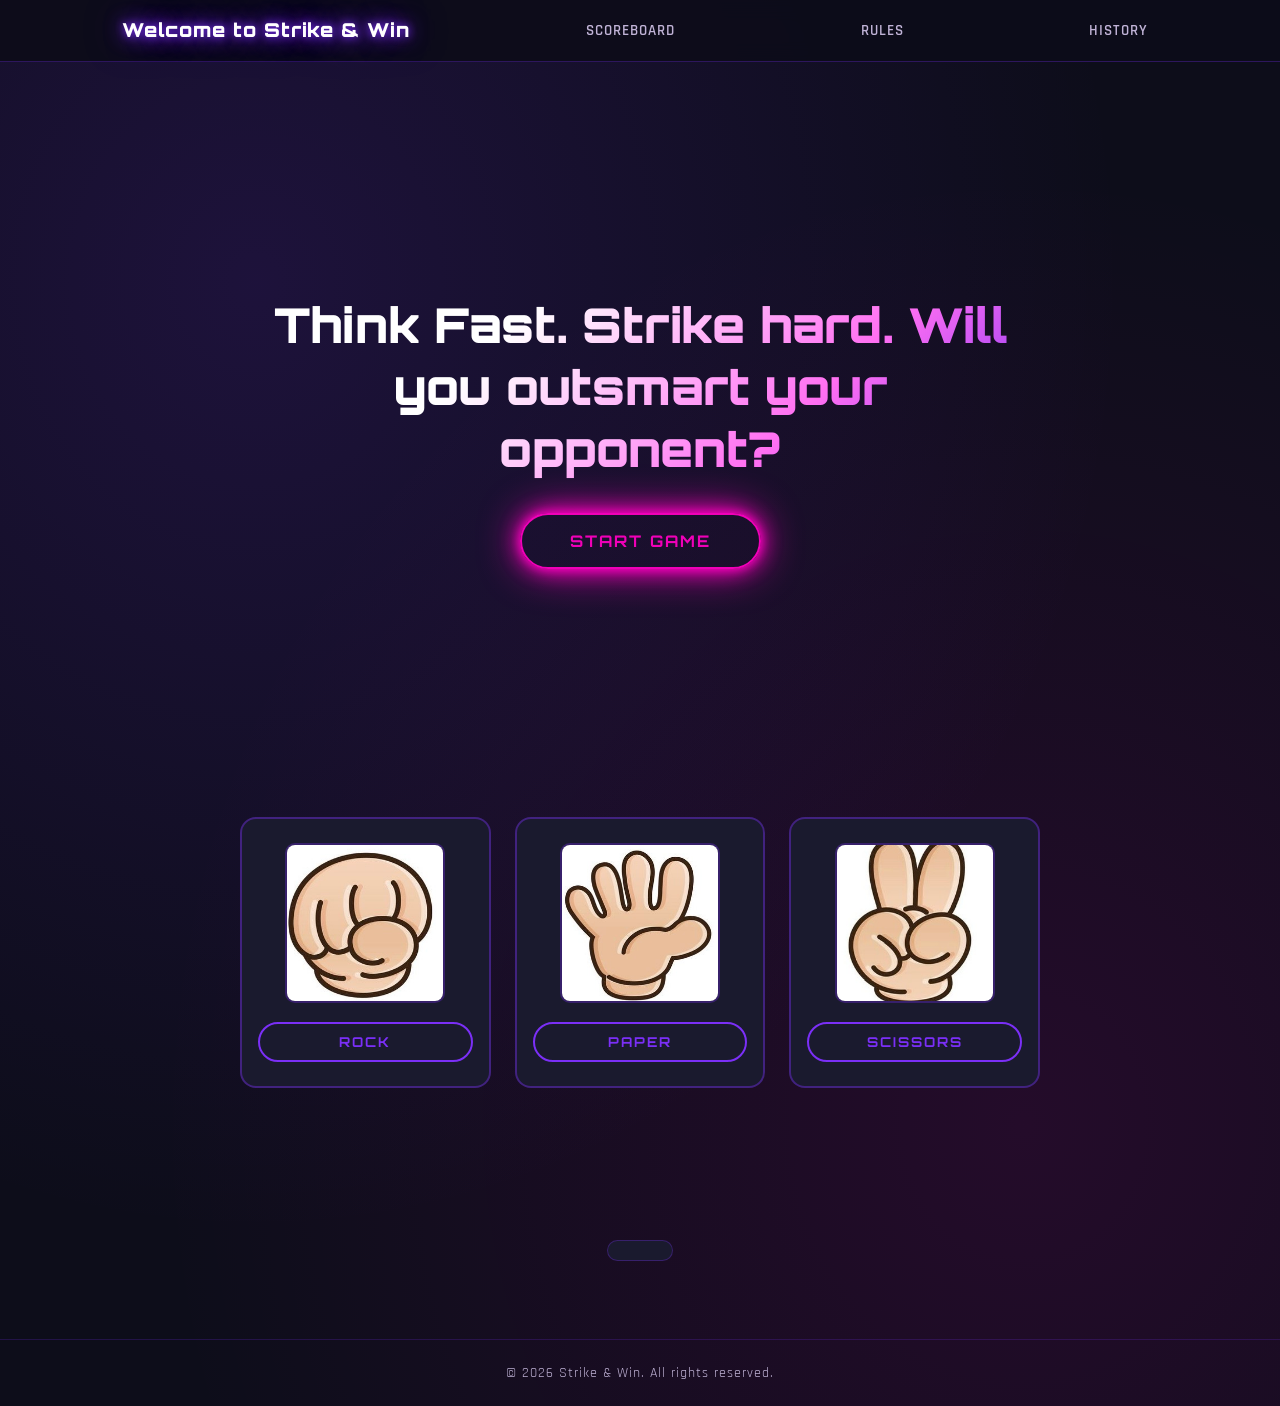
==== index.html @ 01678cea "feat: add responsive CSS styling" ====
<!DOCTYPE html>
<html lang="en">
<head>
    <meta charset="UTF-8">
    <meta name="viewport" content="width=device-width, initial-scale=1.0">
    <title>Strike & Win: Rock-Paper-Scissors</title>
    <link rel="stylesheet" href="style.css">
</head>
<body>
    <header>
        <nav>
            <h1>Welcome to Strike & Win</h1>
            <a href="">scoreboard</a>
            <a href="">rules</a>
            <a href="">history</a>
        </nav>
    </header>

    <main>
        <section id="hero-section">
            <h2>Think Fast. Strike hard. Will you outsmart your opponent?</h2>
            <button id="start-game">Start Game</button>
        </section>

        <section id="game-section">
            <div class="buttons-grid">
                <div class="button">
                    <img src="./images/rock.JPG" alt="rock">
                    <button id="rock">Rock</button>
                </div>
                <div class="button">
                    <img src="./images/paper.JPG" alt="paper">
                    <button id="paper">Paper</button>
                </div>
                <div class="button">
                    <img src="./images/scissors.JPG" alt="scissors">
                    <button id="scissors">Scissors</button>
                </div>
            </div>
        </section>

        <section id="output">
            <p id="result"></p>
            <p id="score"></p>
        </section>
    </main>

    <footer>
        <p>&copy; 2026 Strike & Win. All rights reserved.</p>
    </footer>
</body>
</html>
---- style.css ----
@import url('https://fonts.googleapis.com/css2?family=Orbitron:wght@700;900&family=Rajdhani:wght@400;600&display=swap');

:root {
  --bg-dark: #0d0d1a;
  --bg-card: #1a1a2e;
  --purple-deep: #4a0e8f;
  --purple-mid: #7b2ff7;
  --pink-neon: #f000b8;
  --pink-light: #ff6ff2;
  --white: #ffffff;
  --text-muted: #c0b3d6;
  --neon-glow-purple: 0 0 8px #7b2ff7, 0 0 20px #7b2ff7, 0 0 40px #4a0e8f;
  --neon-glow-pink: 0 0 8px #f000b8, 0 0 20px #f000b8, 0 0 40px #f000b8;
  --transition: all 0.3s ease;
}

/* Reset & Base*/
*, *::before, *::after {
  margin: 0;
  padding: 0;
  box-sizing: border-box;
}

html {
  scroll-behavior: smooth;
}

body {
  font-family: 'Rajdhani', sans-serif;
  background-color: var(--bg-dark);
  color: var(--white);
  min-height: 100vh;
  display: flex;
  flex-direction: column;
  background-image:
    radial-gradient(ellipse at 20% 20%, rgba(123, 47, 247, 0.15) 0%, transparent 60%),
    radial-gradient(ellipse at 80% 80%, rgba(240, 0, 184, 0.1) 0%, transparent 60%);
}

/* Utility*/
.hidden {
  display: none !important;
}

/* HEADER & NAV */
header {
  border-bottom: 1px solid rgba(123, 47, 247, 0.3);
  background: rgba(13, 13, 26, 0.95);
  backdrop-filter: blur(10px);
  position: sticky;
  top: 0;
  z-index: 100;
}

nav {
  max-width: 1100px;
  margin: 0 auto;
  padding: 1rem 2rem;
  display: flex;
  align-items: center;
  justify-content: space-between;
  flex-wrap: wrap;
  gap: 1rem;
}

nav h1 {
  font-family: 'Orbitron', sans-serif;
  font-size: 1.2rem;
  font-weight: 900;
  color: var(--white);
  text-shadow: var(--neon-glow-purple);
  letter-spacing: 1px;
}

nav a {
  color: var(--text-muted);
  text-decoration: none;
  font-size: 0.95rem;
  font-weight: 600;
  text-transform: uppercase;
  letter-spacing: 1px;
  transition: var(--transition);
  padding: 0.3rem 0.6rem;
  border-radius: 4px;
}

nav a:hover {
  color: var(--pink-light);
  text-shadow: var(--neon-glow-pink);
}

/* MAIN */
main {
  flex: 1;
  max-width: 1100px;
  margin: 0 auto;
  padding: 2rem;
  width: 100%;
}

/* HERO SECTION */
#hero-section {
  display: flex;
  flex-direction: column;
  align-items: center;
  justify-content: center;
  text-align: center;
  min-height: 75vh;
  gap: 2rem;
}

#hero-section h2 {
  font-family: 'Orbitron', sans-serif;
  font-size: clamp(1.6rem, 4vw, 3rem);
  font-weight: 900;
  line-height: 1.3;
  max-width: 750px;
  background: linear-gradient(135deg, var(--white) 30%, var(--pink-light) 70%, var(--purple-mid) 100%);
  -webkit-background-clip: text;
  -webkit-text-fill-color: transparent;
  background-clip: text;
}

#start-game {
  font-family: 'Orbitron', sans-serif;
  font-size: 1rem;
  font-weight: 700;
  letter-spacing: 2px;
  text-transform: uppercase;
  padding: 1rem 3rem;
  border: 2px solid var(--pink-neon);
  background: transparent;
  color: var(--pink-neon);
  border-radius: 50px;
  cursor: pointer;
  transition: var(--transition);
  box-shadow: var(--neon-glow-pink);
}

#start-game:hover {
  background: var(--pink-neon);
  color: var(--white);
  box-shadow: 0 0 20px #f000b8, 0 0 50px #f000b8;
  transform: scale(1.05);
}

/* GAME SECTION */
#game-section {
  padding: 3rem 0;
}

.buttons-grid {
  display: grid;
  grid-template-columns: repeat(3, 1fr);
  gap: 1.5rem;
  max-width: 800px;
  margin: 0 auto;
}

.button {
  background: var(--bg-card);
  border: 2px solid rgba(123, 47, 247, 0.4);
  border-radius: 16px;
  padding: 1.5rem 1rem;
  display: flex;
  flex-direction: column;
  align-items: center;
  gap: 1.2rem;
  cursor: pointer;
  transition: var(--transition);
  position: relative;
  overflow: hidden;
}

.button::before {
  content: '';
  position: absolute;
  inset: 0;
  background: linear-gradient(135deg, rgba(123, 47, 247, 0.05), rgba(240, 0, 184, 0.05));
  opacity: 0;
  transition: var(--transition);
}

.button:hover {
  border-color: var(--purple-mid);
  box-shadow: var(--neon-glow-purple);
  transform: translateY(-6px);
}

.button:hover::before {
  opacity: 1;
}

.button img {
  width: 100%;
  max-width: 160px;
  height: 160px;
  object-fit: cover;
  border-radius: 10px;
  border: 2px solid rgba(123, 47, 247, 0.3);
}

.button button {
  font-family: 'Orbitron', sans-serif;
  font-size: 0.85rem;
  font-weight: 700;
  letter-spacing: 2px;
  text-transform: uppercase;
  padding: 0.6rem 1.8rem;
  border: 2px solid var(--purple-mid);
  background: transparent;
  color: var(--purple-mid);
  border-radius: 50px;
  cursor: pointer;
  transition: var(--transition);
  width: 100%;
}

.button button:hover {
  background: var(--purple-mid);
  color: var(--white);
  box-shadow: var(--neon-glow-purple);
}

/* Active/clicked state */
.button button:active {
  transform: scale(0.96);
}

/* OUTPUT SECTION */
#output {
  text-align: center;
  padding: 2.5rem 1rem;
  margin-top: 1rem;
}

#result {
  font-family: 'Orbitron', sans-serif;
  font-size: clamp(1.2rem, 3vw, 1.8rem);
  font-weight: 700;
  margin-bottom: 1rem;
  min-height: 2rem;
  color: var(--pink-light);
  text-shadow: var(--neon-glow-pink);
}

#score {
  font-size: 1.1rem;
  font-weight: 600;
  color: var(--text-muted);
  letter-spacing: 1px;
  background: var(--bg-card);
  display: inline-block;
  padding: 0.6rem 2rem;
  border-radius: 50px;
  border: 1px solid rgba(123, 47, 247, 0.3);
}

/* FOOTER */
footer {
  text-align: center;
  padding: 1.5rem;
  border-top: 1px solid rgba(123, 47, 247, 0.2);
  color: var(--text-muted);
  font-size: 0.85rem;
  letter-spacing: 1px;
}

/* RESPONSIVE */
@media (max-width: 768px) {
  nav {
    flex-direction: column;
    align-items: flex-start;
    gap: 0.8rem;
  }

  .buttons-grid {
    grid-template-columns: 1fr;
    max-width: 320px;
  }

  .button img {
    height: 140px;
  }

  #hero-section {
    min-height: 60vh;
  }
}

@media (max-width: 480px) {
  main {
    padding: 1rem;
  }

  nav {
    padding: 1rem;
  }

  nav h1 {
    font-size: 1rem;
  }
}
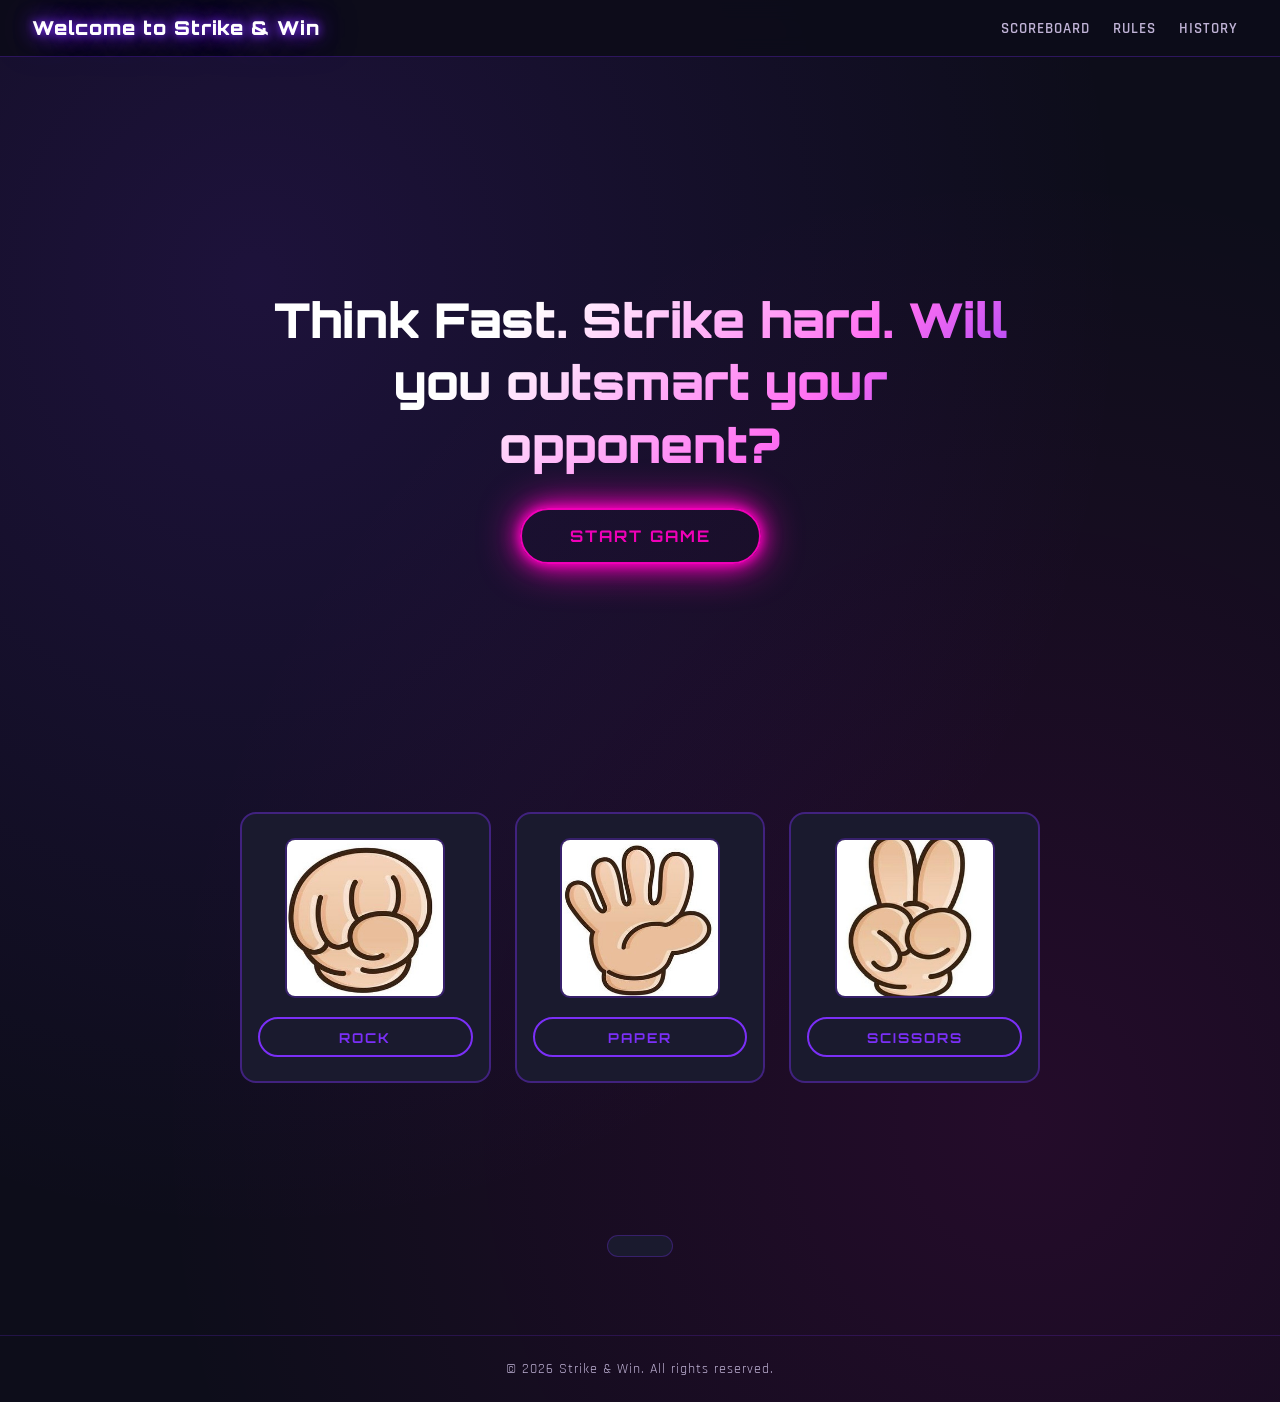
==== commit ef574329: "refactor: restructure header layout with h1 and nav links aligned" ====
--- a/index.html
+++ b/index.html
@@ -8,8 +8,8 @@
 </head>
 <body>
     <header>
+        <h1>Welcome to Strike & Win</h1>
         <nav>
-            <h1>Welcome to Strike & Win</h1>
             <a href="">scoreboard</a>
             <a href="">rules</a>
             <a href="">history</a>
--- a/style.css
+++ b/style.css
@@ -44,49 +44,48 @@
 
 /* HEADER & NAV */
 header {
-  border-bottom: 1px solid rgba(123, 47, 247, 0.3);
-  background: rgba(13, 13, 26, 0.95);
-  backdrop-filter: blur(10px);
-  position: sticky;
-  top: 0;
-  z-index: 100;
-}
-
-nav {
-  max-width: 1100px;
-  margin: 0 auto;
-  padding: 1rem 2rem;
-  display: flex;
-  align-items: center;
-  justify-content: space-between;
-  flex-wrap: wrap;
-  gap: 1rem;
-}
-
-nav h1 {
-  font-family: 'Orbitron', sans-serif;
-  font-size: 1.2rem;
-  font-weight: 900;
-  color: var(--white);
-  text-shadow: var(--neon-glow-purple);
-  letter-spacing: 1px;
+    border-bottom: 1px solid rgba(123, 47, 247, 0.3);
+    background: rgba(13, 13, 26, 0.95);
+    backdrop-filter: blur(10px);
+    position: sticky;
+    top: 0;
+    z-index: 100;
+    display: flex;
+    align-items: center;
+    justify-content: space-between;
+    padding: 1rem 2rem;
+}
+
+header h1 {
+    font-family: 'Orbitron', sans-serif;
+    font-size: 1.2rem;
+    font-weight: 900;
+    color: var(--white);
+    text-shadow: var(--neon-glow-purple);
+    letter-spacing: 1px;
+}
+
+nav .nav-links {
+    display: flex;
+    gap: 1.5rem;
+    align-items: center;
 }
 
 nav a {
-  color: var(--text-muted);
-  text-decoration: none;
-  font-size: 0.95rem;
-  font-weight: 600;
-  text-transform: uppercase;
-  letter-spacing: 1px;
-  transition: var(--transition);
-  padding: 0.3rem 0.6rem;
-  border-radius: 4px;
+    color: var(--text-muted);
+    text-decoration: none;
+    font-size: 0.95rem;
+    font-weight: 600;
+    text-transform: uppercase;
+    letter-spacing: 1px;
+    transition: var(--transition);
+    padding: 0.3rem 0.6rem;
+    border-radius: 4px;
 }
 
 nav a:hover {
-  color: var(--pink-light);
-  text-shadow: var(--neon-glow-pink);
+    color: var(--pink-light);
+    text-shadow: var(--neon-glow-pink);
 }
 
 /* MAIN */
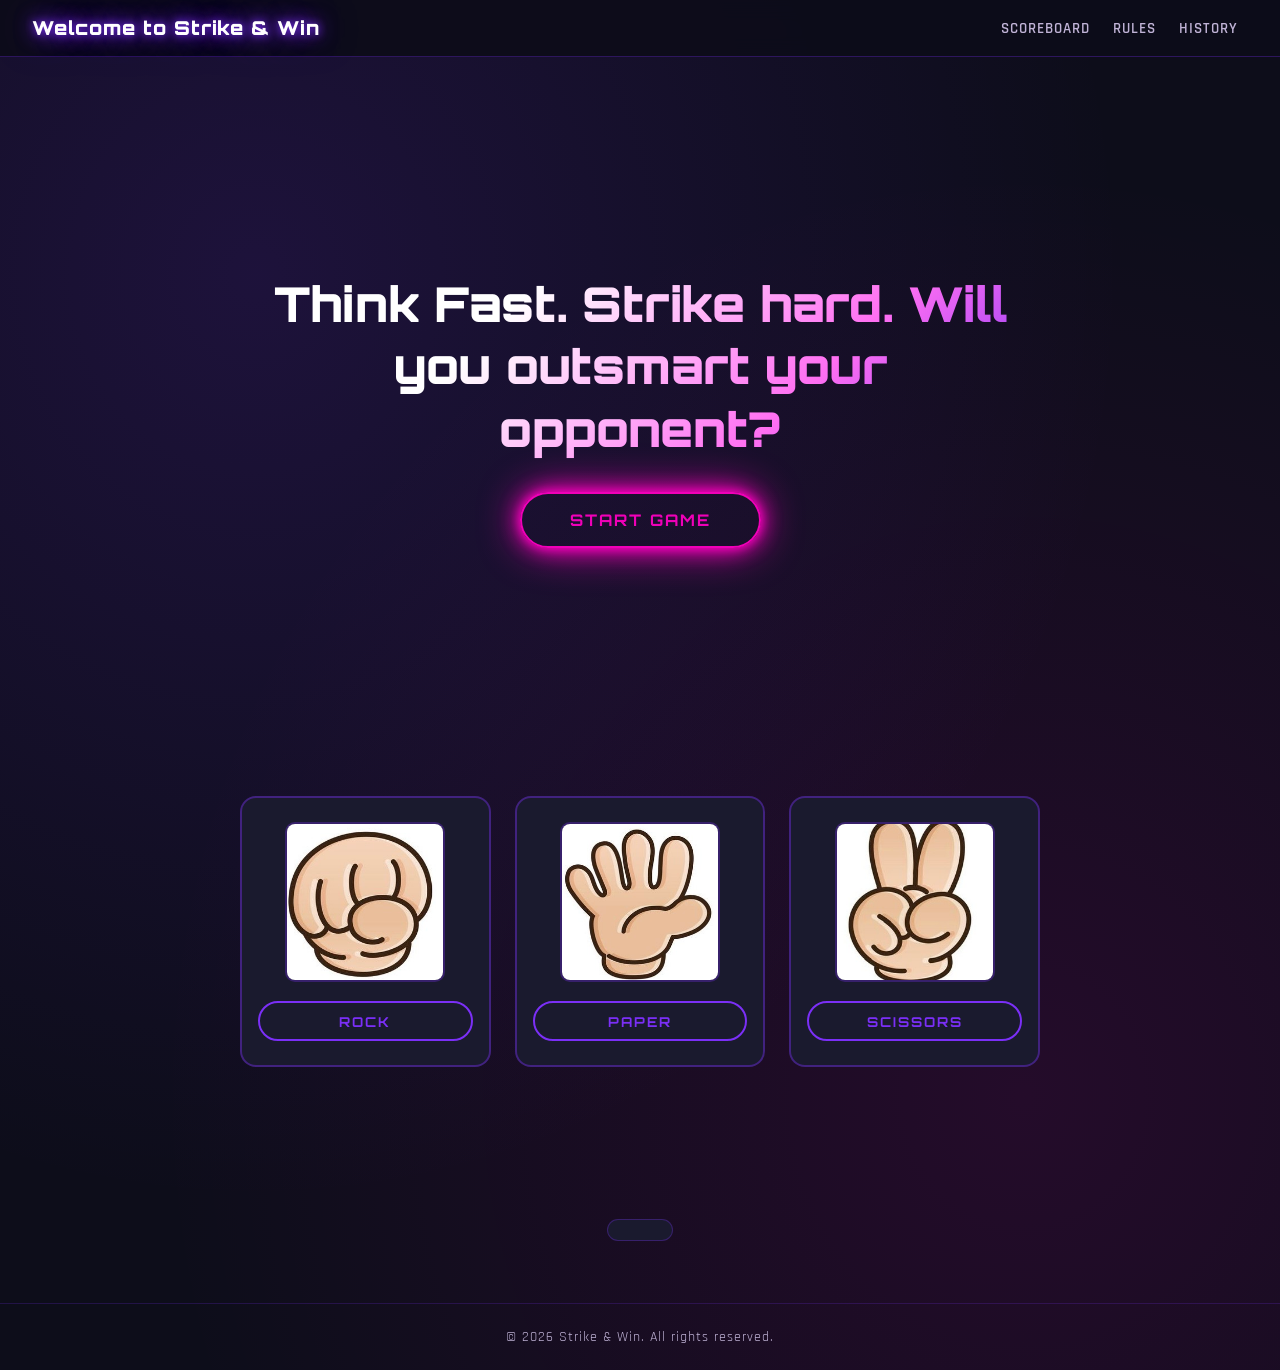
==== commit 57352801: "feat: add script.js file and link it to index.html" ====
--- a/index.html
+++ b/index.html
@@ -48,5 +48,7 @@
     <footer>
         <p>&copy; 2026 Strike & Win. All rights reserved.</p>
     </footer>
+
+    <script src="script.js"></script>
 </body>
 </html>
--- a/style.css
+++ b/style.css
@@ -93,7 +93,7 @@
   flex: 1;
   max-width: 1100px;
   margin: 0 auto;
-  padding: 2rem;
+  padding: 1rem;
   width: 100%;
 }
 
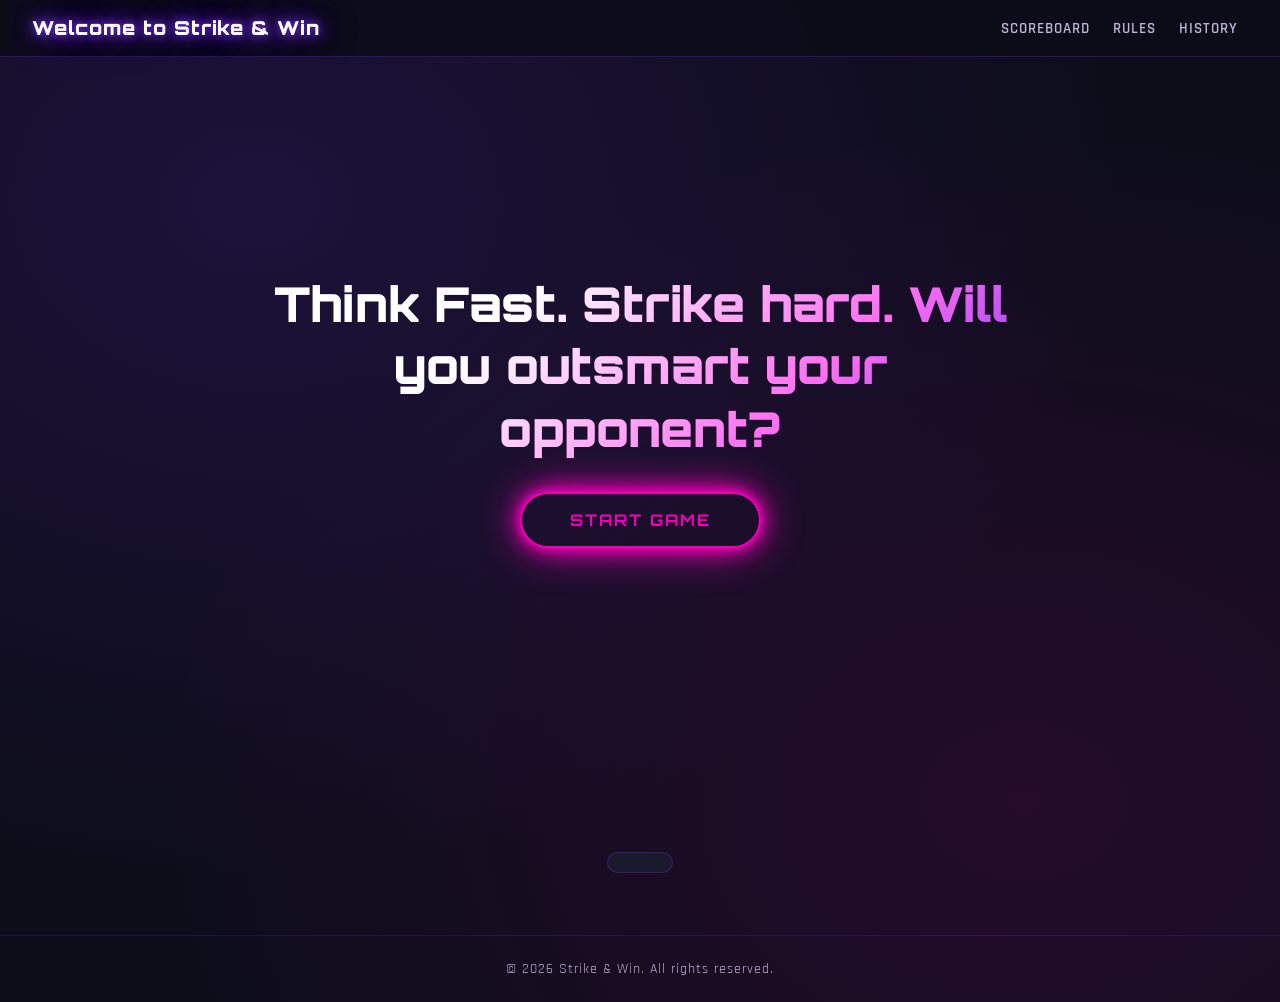
==== commit 945e07dd: "feat: add show/hide function for start game button" ====
--- a/index.html
+++ b/index.html
@@ -22,7 +22,7 @@
             <button id="start-game">Start Game</button>
         </section>
 
-        <section id="game-section">
+        <section id="game-section" class="hidden">
             <div class="buttons-grid">
                 <div class="button">
                     <img src="./images/rock.JPG" alt="rock">
